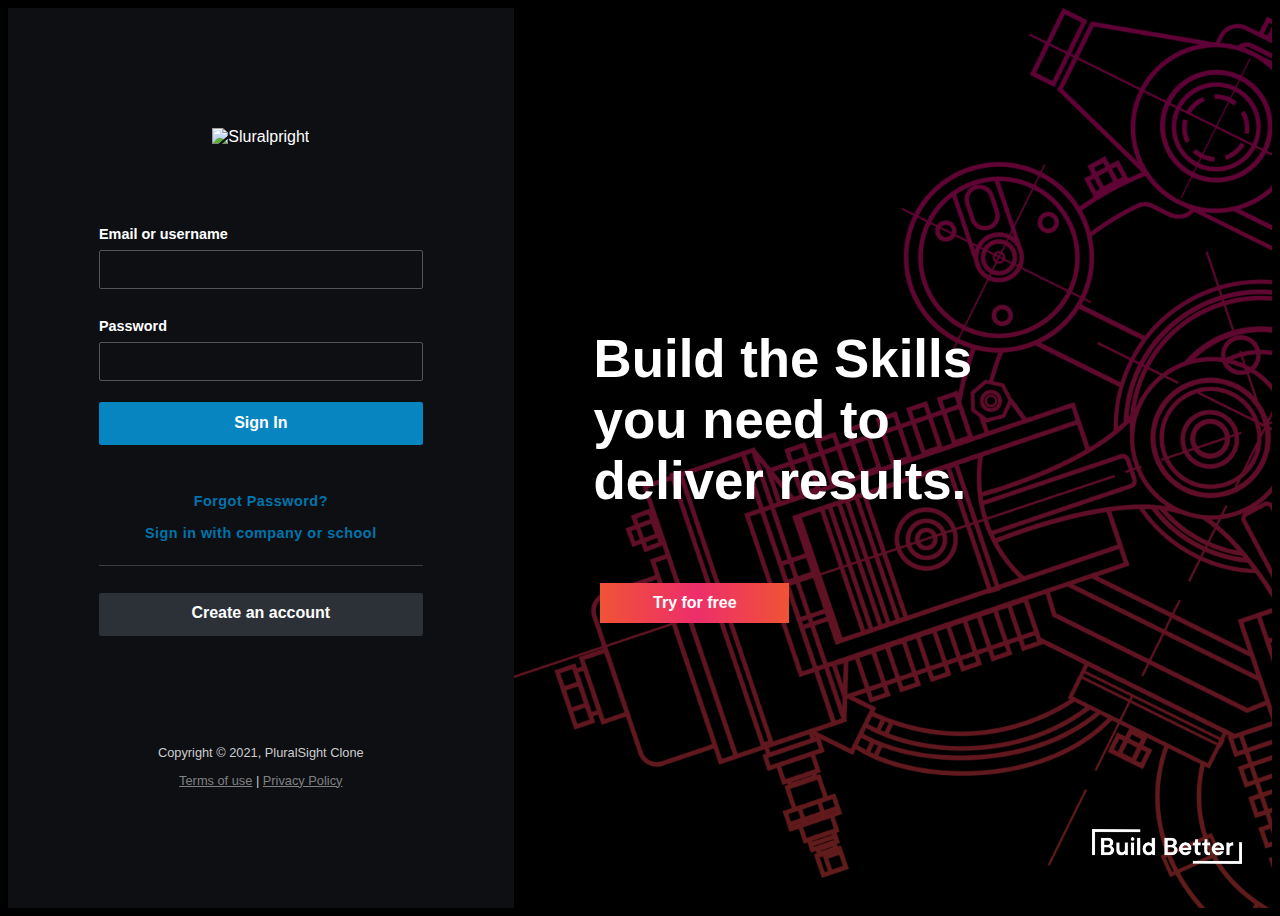
==== index.html @ 158aacd0 "Add files via upload" ====
<!DOCTYPE html>
<html lang="en">
<head>
    <meta charset="UTF-8">
    <meta http-equiv="X-UA-Compatible" content="IE=edge">
    <meta name="viewport" content="width=device-width, initial-scale=1.0">
    <title>Sign In - SightPlural</title>
    <link rel="stylesheet" href="style.css">
</head>
<body>
    <div id="wrapper">
        <div id="left">
          <div id="signin">
            <div class="logo">
              <img src="https://app.pluralsight.com/id/img/login-logo.png" alt="Sluralpright" />
            </div>
            <form>
              <div>
                <label>Email or username</label>
                <input type="text" class="text-input" />
              </div>
              <div>
                <label>Password</label>
                <input type="password" class="text-input" />
              </div>
              <button type="submit" class="primary-btn">Sign In</button>
            </form>
            <div class="links">
              <a href="#">Forgot Password?</a>
              <a href="#">Sign in with company or school</a>
            </div>
            <div class="or">
              <hr class="bar" />
            </div>
            <a href="#" class="secondary-btn">Create an account</a>
          </div>
          <footer id="main-footer">
            <p>Copyright &copy; 2021, PluralSight Clone </p>
            <div>
              <a href="#">Terms of use</a> | <a href="#">Privacy Policy</a>
            </div>
          </footer>
        </div>
        <div id="right">
          <div id="showcase">
            <div class="showcase-content">
              <h1 class="showcase-text">
                Build the Skills <br> you need to <br> deliver results. </h1>
              <button  class="try-for-free">Try for free</button>
            </div>
          </div>
        
            <img src="/img/logo-build-better.png" alt="" class="build-better">
            
    
        </div>
      </div>
     
      
      
</body>
</html>
---- style.css ----
* {
  box-sizing: border-box;
}

body {
  font-family: 'Roboto', sans-serif;
  font-weight: 300;
  background: black;
  color: #fff;
  overflow: hidden;
}

h1,
h2,
h3,
h4,
h5,
h6 {
  font-weight: 300;
}

#wrapper {
  display: flex;
  flex-direction: row;
}

#left {
  display: flex;
  flex-direction: column;
  flex: 1;
  align-items: center;
  justify-content: center;
  height: 100vh;
  background: #0D0F13;
}

#right {
  flex: 1;
  
}

/* Sign In */
#signin {
  display: flex;
  flex-direction: column;
  justify-content: center;
  align-items: center;
  width: 80%;
  padding-bottom: 1rem;
}

#signin form {
  width: 80%;
  padding-bottom: 3rem;
}

#signin .logo {
  margin-bottom: 8vh;
}

#signin .logo img {
  width: 300px;
}

#signin label {
  font-size: 0.9rem;
  line-height: 2rem;
  font-weight: 700;
}

#signin .text-input {
  margin-bottom: 1.3rem;
  width: 100%;
  border-radius: 2px;
  background: #0D0F13;
  border: 1px solid #555;
  color: #ccc;
  padding: 0.5rem 1rem;
  line-height: 1.3rem;
}

#signin .primary-btn {
  width: 100%;
}

#signin .secondary-btn,
.or,
.links {
  width: 80%;
}

#signin .links a {
  display: block;
  color: #0074AA;
  text-decoration: none;
  margin-bottom: 1rem;
  text-align: center;
  font-size: 0.9rem;
  font-weight: 600;
  letter-spacing: 0.5px;
}

#signin .or {
  display: flex;
  flex-direction: row;
  margin-bottom: 1.2rem;
  align-items: center;
}

#signin .or .bar {
  flex: auto;
  border: none;
  height: 1px;
  background: rgb(61, 60, 60);
}


/* Showcase */
#showcase {
  display: flex;
  /* justify-content: center; */
  padding: 5rem;
  align-items: center;
  background:  url('/img/bg-gtm-2020.png') no-repeat center center / cover;
  height: 100vh;
  position: relative;
  text-align: center;
}

#showcase .showcase-text {
  font-size: 3.3rem;
  width: 100%;
  color: #fff;
  letter-spacing: 1pxpx;
  font-weight: 800;
  text-align: left;
  margin-bottom: 1.5rem;
}

#showcase .secondary-btn {
  width: 100%;
  margin: auto;
}

/* Footer */
#main-footer {
  color: #ccc;
  text-align: center;
  font-size: 0.8rem;
  max-width: 80%;
  padding-top: 5rem;
}

#main-footer a {
  color: grey;
  font-weight: 00;
  text-decoration: underline;
}

/* Button */
.primary-btn {
  padding: 0.7rem 1rem;
  height: 2.7rem;
  display: block;
  border: 0;
  border-radius: 2px;
  font-weight: 700;
  font-size: 1rem;
  background: #0685c0;
  color: #fff;
  text-decoration: none;
  cursor: pointer;
  text-align: center;
  transition: all 0.5s;
}

.primary-btn:hover {
  background-color: #1791c9;
}

.secondary-btn {
  padding: 0.7rem 1rem;
  height: 2.7rem;
  display: block;
  /* border: 1px solid #f4f4f4; */
  border-radius: 2px;
  font-weight: 700;
  background: #2C3137;
  color: #fff;
  text-decoration: none;
  cursor: pointer;
  text-align: center;
  transition: all 0.5s;
}

.secondary-btn:hover {
  color: #0685c0;
}

#showcase .try-for-free{
    background-image: linear-gradient(to right, #F05336 0%, #ED2E6B 51%, #F05336 100%);
    border: none;
    padding: 0.7rem 1rem;
    color: white;
    width: 50%;
    align-self: flex-start;
    font-size: 1rem;
    margin: 3rem 0rem 0rem -11rem;
    font-weight: 600;

}

#right .build-better{
  position: absolute;
  width: 150px;
  bottom: 4%;
  right: 3%;

}

/* Media Queries */
@media (min-width: 1200px) {
  #left {
    flex: 4;
  }

  #right {
    flex: 6;
  }
}

@media (max-width: 768px) {
  body {
    overflow: auto;
  }

  #right {
    display: none;
  }

  #left {
    justify-content: start;
    margin-top: 4vh;
  }

  #signin .logo {
    margin-bottom: 2vh;
  }

  #signin .text-input {
    margin-bottom: 0.7rem;
  }

  #main-footer {
    padding-top: 1rem;
  }
}
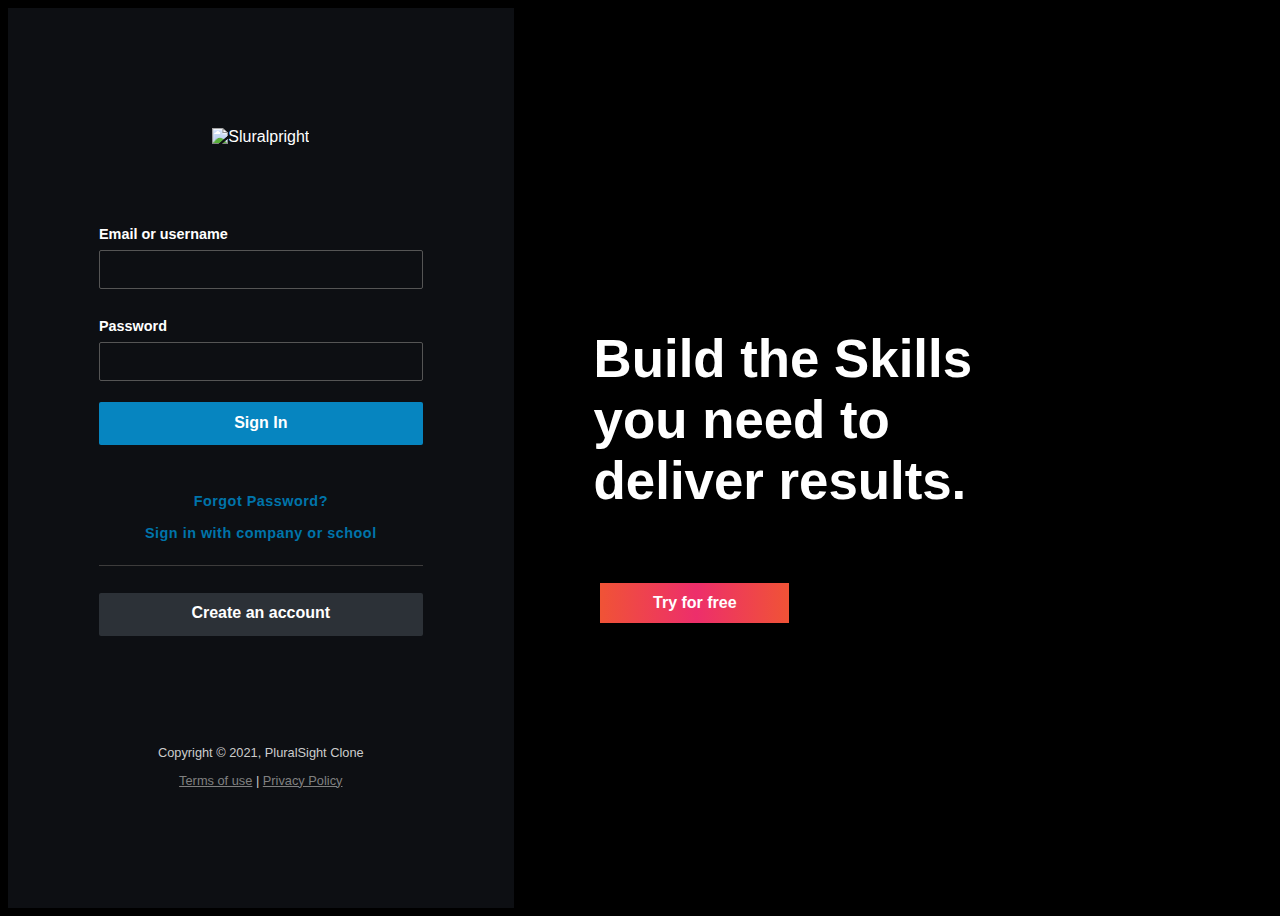
==== commit 03526907: "Update index.html" ====
--- a/index.html
+++ b/index.html
@@ -50,7 +50,7 @@
             </div>
           </div>
         
-            <img src="/img/logo-build-better.png" alt="" class="build-better">
+            <img src="_img/logo-build-better.png" alt="" class="build-better">
             
     
         </div>
@@ -59,4 +59,4 @@
       
       
 </body>
-</html>+</html>
--- a/style.css
+++ b/style.css
@@ -122,7 +122,7 @@
   /* justify-content: center; */
   padding: 5rem;
   align-items: center;
-  background:  url('/img/bg-gtm-2020.png') no-repeat center center / cover;
+  background:  url('_img/bg-gtm-2020.png') no-repeat center center / cover;
   height: 100vh;
   position: relative;
   text-align: center;
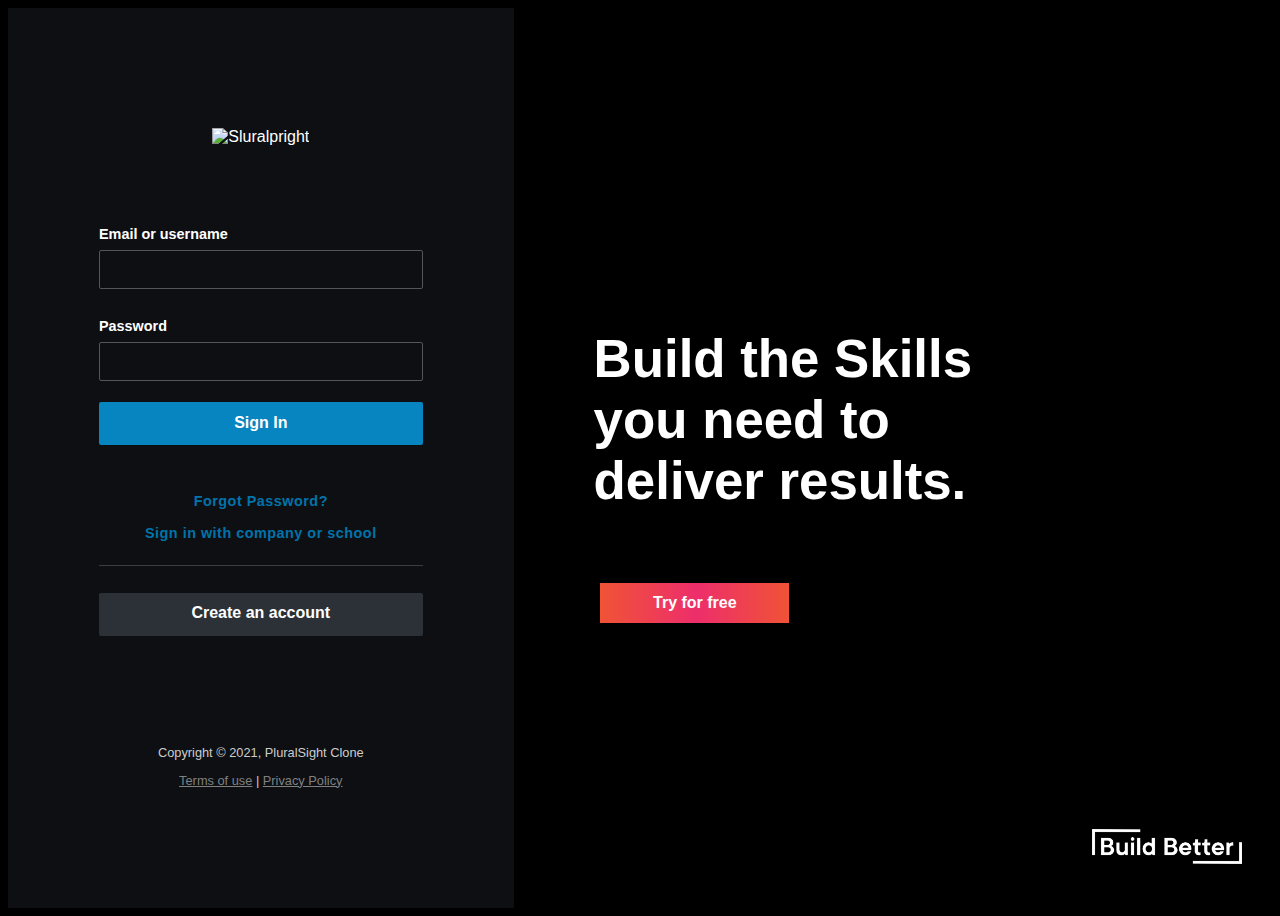
==== commit ea95b1d2: "Update index.html" ====
--- a/index.html
+++ b/index.html
@@ -50,7 +50,7 @@
             </div>
           </div>
         
-            <img src="_img/logo-build-better.png" alt="" class="build-better">
+            <img src="img/logo-build-better.png" alt="" class="build-better">
             
     
         </div>
